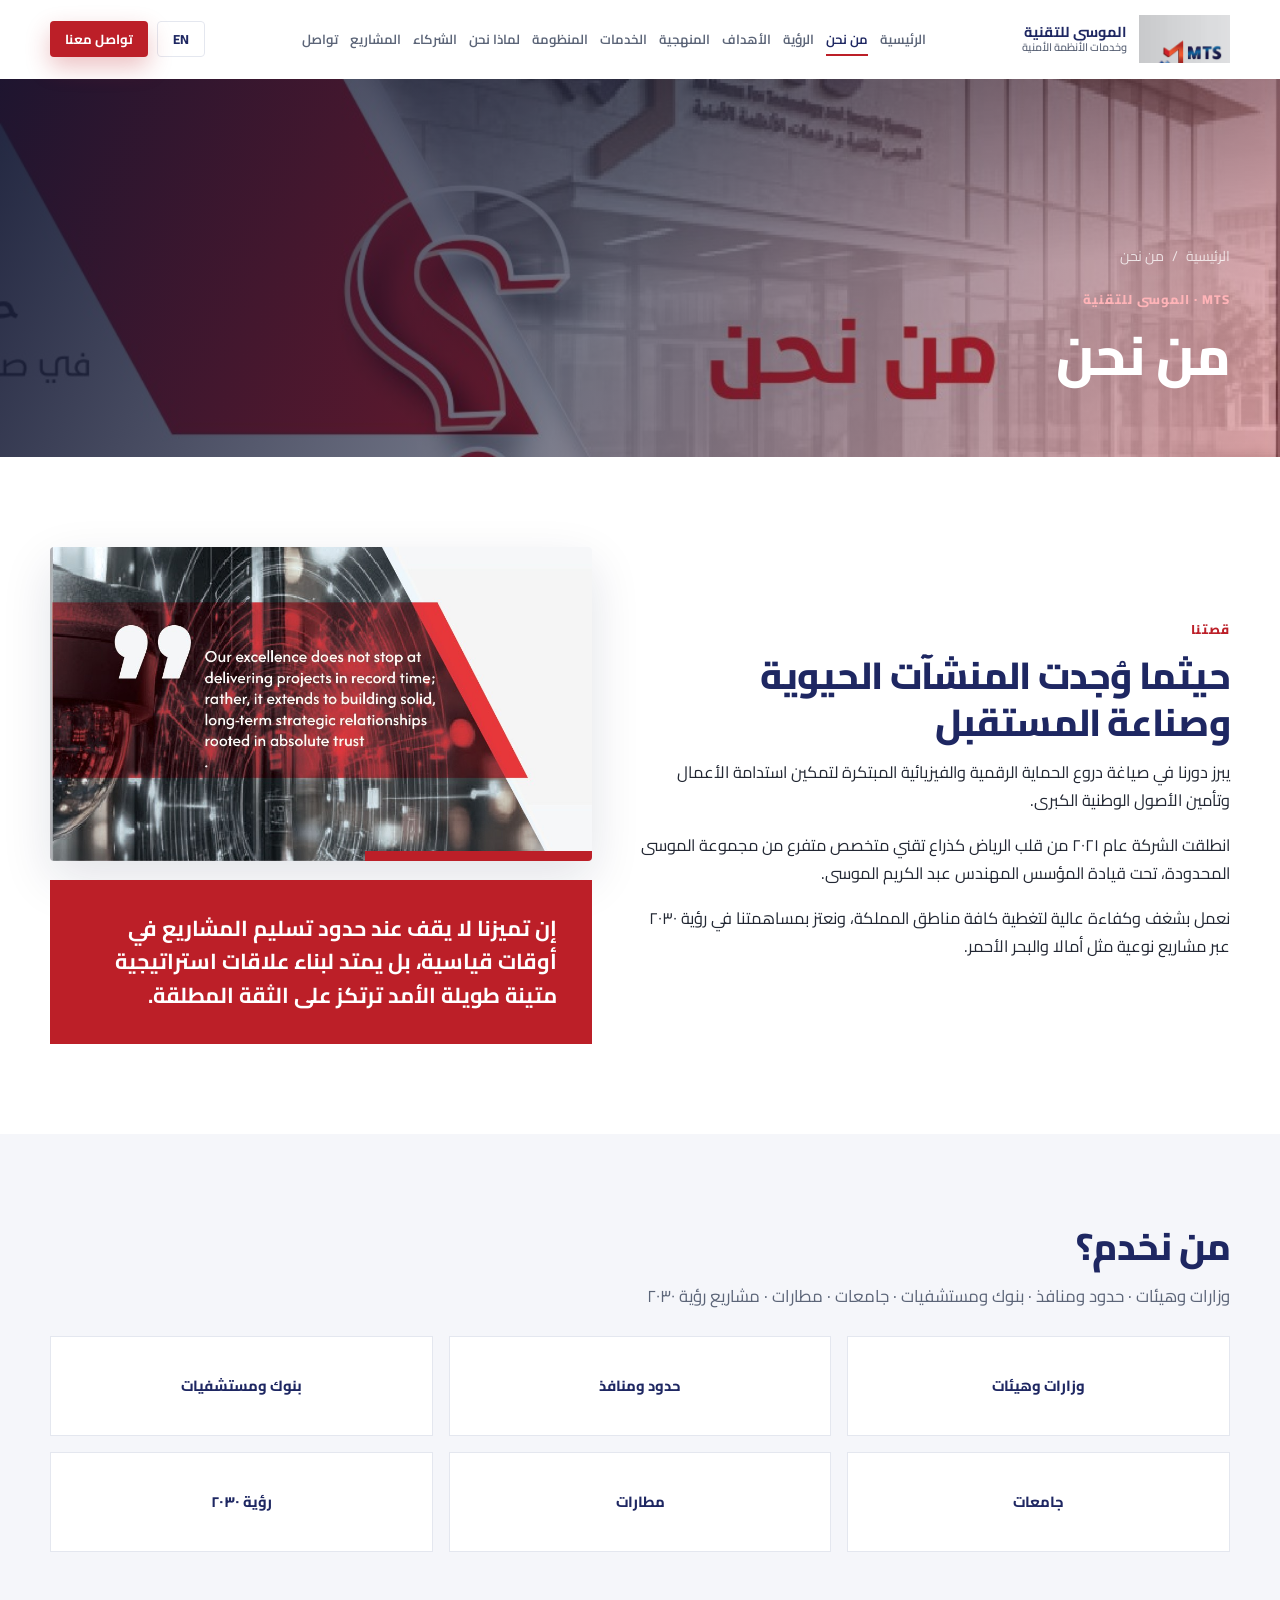
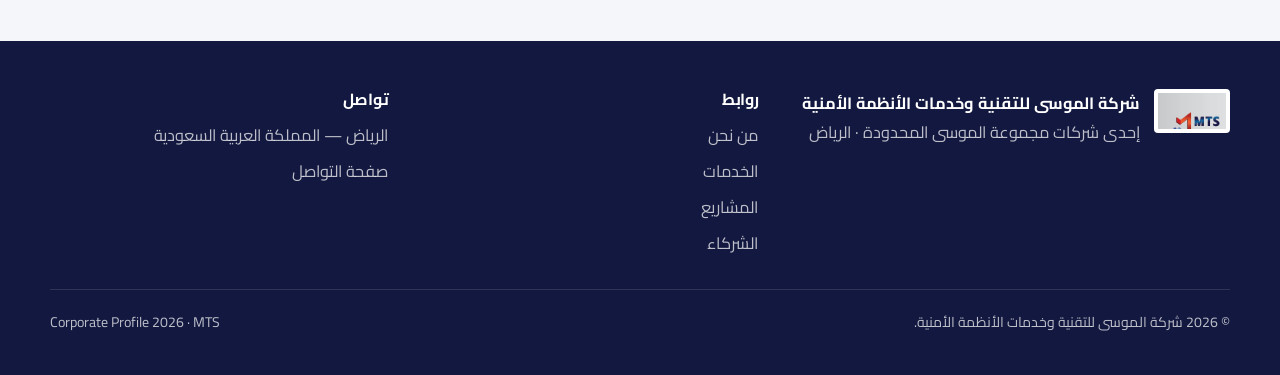
==== about.html @ 708430af "Rebuild Al-Mousa site as multi-page branded corporate website Convert the single-page draft into a f" ====
<!DOCTYPE html>
<html lang="ar" dir="rtl">
<head>
  <meta charset="UTF-8">
  <meta name="viewport" content="width=device-width, initial-scale=1.0">
  <meta name="theme-color" content="#1E2762">
  <meta name="description" content="تعرف على شركة الموسى للتقنية — ذراع تقني متخصص لمجموعة الموسى من الرياض.">
  <meta name="title-ar" content="من نحن | الموسى للتقنية">
  <meta name="title-en" content="About Us | Al-Mousa MTS">
  <meta name="keywords" content="الموسى للتقنية, MTS, أنظمة أمنية, الرياض, Al-Mousa Technology, security systems Saudi Arabia">
  <link rel="canonical" href="https://al-mousa.sa/about.html">
  <meta property="og:title" content="من نحن | الموسى للتقنية">
  <meta property="og:description" content="تعرف على شركة الموسى للتقنية — ذراع تقني متخصص لمجموعة الموسى من الرياض.">
  <meta property="og:type" content="website">
  <title>من نحن | الموسى للتقنية</title>
  <link rel="icon" type="image/png" href="assets/brand/favicon.png">
  <link rel="preconnect" href="https://fonts.googleapis.com">
  <link rel="preconnect" href="https://fonts.gstatic.com" crossorigin>
  <link href="https://fonts.googleapis.com/css2?family=Cairo:wght@400;600;700;800&family=Montserrat:wght@400;600;700;800&display=swap" rel="stylesheet">
  <link rel="stylesheet" href="css/main.css">
  <script type="application/ld+json">
  {"@context":"https://schema.org","@type":"Organization","name":"Al-Mousa for Technology and Security Systems Services Co.","alternateName":"شركة الموسى للتقنية وخدمات الأنظمة الأمنية","url":"https://al-mousa.sa/","logo":"assets/brand/logo-mts.png","foundingDate":"2021","address":{"@type":"PostalAddress","addressLocality":"Riyadh","addressCountry":"SA"},"parentOrganization":{"@type":"Organization","name":"Al-Mousa Group Co. Ltd."}}
  </script>
</head>
<body>
  <a class="skip-link" href="#main"><span class="lang-ar">تخطي إلى المحتوى</span><span class="lang-en">Skip to content</span></a>
  <div class="progress" id="scroll-progress" aria-hidden="true"></div>
  <header class="site-header">
    <div class="nav-shell">
      <a class="brand" href="index.html">
        <img src="assets/brand/logo-mts.png" alt="MTS" width="120" height="48" decoding="async">
        <span class="brand__text">
          <strong class="lang-ar">الموسى للتقنية</strong>
          <strong class="lang-en">AL-MOUSA MTS</strong>
          <small class="lang-ar">وخدمات الأنظمة الأمنية</small>
          <small class="lang-en">Technology &amp; Security</small>
        </span>
      </a>
      <nav class="nav" id="primary-nav" aria-label="Primary">
          <a href="index.html"><span class="lang-ar">الرئيسية</span><span class="lang-en">Home</span></a>
          <a href="about.html" class="is-active"><span class="lang-ar">من نحن</span><span class="lang-en">About</span></a>
          <a href="vision.html"><span class="lang-ar">الرؤية</span><span class="lang-en">Vision</span></a>
          <a href="goals.html"><span class="lang-ar">الأهداف</span><span class="lang-en">Goals</span></a>
          <a href="methodology.html"><span class="lang-ar">المنهجية</span><span class="lang-en">Method</span></a>
          <a href="services.html"><span class="lang-ar">الخدمات</span><span class="lang-en">Services</span></a>
          <a href="ecosystem.html"><span class="lang-ar">المنظومة</span><span class="lang-en">Ecosystem</span></a>
          <a href="why-us.html"><span class="lang-ar">لماذا نحن</span><span class="lang-en">Why Us</span></a>
          <a href="partners.html"><span class="lang-ar">الشركاء</span><span class="lang-en">Partners</span></a>
          <a href="projects.html"><span class="lang-ar">المشاريع</span><span class="lang-en">Projects</span></a>
          <a href="contact.html"><span class="lang-ar">تواصل</span><span class="lang-en">Contact</span></a>
      </nav>
      <div class="header-actions">
        <button type="button" class="lang-toggle" id="lang-toggle" aria-label="Language">
          <span class="lang-ar">EN</span><span class="lang-en">عربي</span>
        </button>
        <a class="btn btn--sm btn--red" href="contact.html">
          <span class="lang-ar">تواصل معنا</span><span class="lang-en">Contact Us</span>
        </a>
        <button type="button" class="menu-toggle" id="menu-toggle" aria-expanded="false" aria-controls="primary-nav">
          <span></span><span></span><span></span>
        </button>
      </div>
    </div>
  </header>
  <main id="main">
    <section class="page-hero" style="background-image:url('assets/images/about-header.jpg')">
      <div class="container">
        <nav class="breadcrumb" aria-label="Breadcrumb">
          <a href="index.html"><span class="lang-ar">الرئيسية</span><span class="lang-en">Home</span></a>
          <span>/</span>
          <span class="lang-ar">من نحن</span><span class="lang-en">About</span>
        </nav>
        <p class="eyebrow"><span class="lang-ar">MTS · الموسى للتقنية</span><span class="lang-en">MTS · Al-Mousa Technology</span></p>
        <h1><span class="lang-ar">من نحن</span><span class="lang-en">About Us</span></h1>
      </div>
    </section>

    <section class="section"><div class="container split">
      <div class="prose reveal">
        <p class="eyebrow"><span class="lang-ar">قصتنا</span><span class="lang-en">Our Story</span></p>
        <h2><span class="lang-ar">حيثما وُجدت المنشآت الحيوية وصناعة المستقبل</span><span class="lang-en">Wherever vital facilities and future industries exist</span></h2>
        <p class="lang-ar">يبرز دورنا في صياغة دروع الحماية الرقمية والفيزيائية المبتكرة لتمكين استدامة الأعمال وتأمين الأصول الوطنية الكبرى.</p>
        <p class="lang-en">Our role emerges in forging innovative digital and physical protection shields to enable business sustainability and secure major national assets.</p>
        <p class="lang-ar">انطلقت الشركة عام ٢٠٢١ من قلب الرياض كذراع تقني متخصص متفرع من مجموعة الموسى المحدودة، تحت قيادة المؤسس المهندس عبد الكريم الموسى.</p>
        <p class="lang-en">Launched in 2021 from Riyadh as a specialized technical arm of Al-Mousa Group Co. Ltd., under Eng. Abdulkarim Al-Mousa.</p>
        <p class="lang-ar">نعمل بشغف وكفاءة عالية لتغطية كافة مناطق المملكة، ونعتز بمساهمتنا في رؤية ٢٠٣٠ عبر مشاريع نوعية مثل أمالا والبحر الأحمر.</p>
        <p class="lang-en">We operate nationwide with passion, proudly contributing to Vision 2030 through AMAALA and Red Sea projects.</p>
      </div>
      <div class="reveal delay-1">
        <div class="media-frame" style="margin-bottom:1.2rem"><img src="assets/images/security-shield.jpg" alt="" loading="lazy" width="800" height="500"></div>
        <div class="quote-band" style="clip-path:none"><p class="lang-ar">إن تميزنا لا يقف عند حدود تسليم المشاريع في أوقات قياسية، بل يمتد لبناء علاقات استراتيجية متينة طويلة الأمد ترتكز على الثقة المطلقة.</p><p class="lang-en">Our excellence extends beyond record-time delivery to building solid long-term strategic relationships rooted in absolute trust.</p></div>
      </div>
    </div></section>
    <section class="section section--soft"><div class="container reveal">
      <h2><span class="lang-ar">من نخدم؟</span><span class="lang-en">Who we serve</span></h2>
      <p class="section-lead lang-ar">وزارات وهيئات · حدود ومنافذ · بنوك ومستشفيات · جامعات · مطارات · مشاريع رؤية ٢٠٣٠</p>
      <p class="section-lead lang-en">Ministries · Borders &amp; ports · Banks &amp; hospitals · Universities · Airports · Vision 2030 projects</p>
      <div class="logo-wall" style="margin-top:1.5rem">
        <figure class="lang-ar">وزارات وهيئات</figure><figure class="lang-en">Ministries</figure>
        <figure class="lang-ar">حدود ومنافذ</figure><figure class="lang-en">Borders &amp; Ports</figure>
        <figure class="lang-ar">بنوك ومستشفيات</figure><figure class="lang-en">Banks &amp; Hospitals</figure>
        <figure class="lang-ar">جامعات</figure><figure class="lang-en">Universities</figure>
        <figure class="lang-ar">مطارات</figure><figure class="lang-en">Airports</figure>
        <figure class="lang-ar">رؤية ٢٠٣٠</figure><figure class="lang-en">Vision 2030</figure>
      </div>
    </div></section>

  </main>
  <footer class="site-footer">
    <div class="container footer-grid">
      <div class="footer-brand">
        <img src="assets/brand/logo-mts.png" alt="" width="88" height="40" loading="lazy">
        <div>
          <strong class="lang-ar">شركة الموسى للتقنية وخدمات الأنظمة الأمنية</strong>
          <strong class="lang-en">Al-Mousa for Technology and Security Systems Services Co.</strong>
          <p class="lang-ar">إحدى شركات مجموعة الموسى المحدودة · الرياض</p>
          <p class="lang-en">A Subsidiary of Al-Mousa Group Co. Ltd. · Riyadh</p>
        </div>
      </div>
      <div>
        <h3><span class="lang-ar">روابط</span><span class="lang-en">Links</span></h3>
        <div class="footer-links">
          <a href="about.html"><span class="lang-ar">من نحن</span><span class="lang-en">About</span></a>
          <a href="services.html"><span class="lang-ar">الخدمات</span><span class="lang-en">Services</span></a>
          <a href="projects.html"><span class="lang-ar">المشاريع</span><span class="lang-en">Projects</span></a>
          <a href="partners.html"><span class="lang-ar">الشركاء</span><span class="lang-en">Partners</span></a>
        </div>
      </div>
      <div>
        <h3><span class="lang-ar">تواصل</span><span class="lang-en">Contact</span></h3>
        <div class="footer-links">
          <span class="lang-ar">الرياض — المملكة العربية السعودية</span>
          <span class="lang-en">Riyadh — Kingdom of Saudi Arabia</span>
          <a href="contact.html"><span class="lang-ar">صفحة التواصل</span><span class="lang-en">Contact page</span></a>
        </div>
      </div>
    </div>
    <div class="container footer-bottom">
      <p class="lang-ar">© 2026 شركة الموسى للتقنية وخدمات الأنظمة الأمنية.</p>
      <p class="lang-en">© 2026 Al-Mousa for Technology and Security Systems Services Co.</p>
      <p>Corporate Profile 2026 · MTS</p>
    </div>
  </footer>
  <button type="button" class="to-top" id="to-top" aria-label="Top">
    <svg viewBox="0 0 24 24" fill="none"><path d="M12 19V5M5 12l7-7 7 7" stroke="currentColor" stroke-width="2" stroke-linecap="round" stroke-linejoin="round"/></svg>
  </button>
  <script src="js/main.js" defer></script>
</body>
</html>
---- css/main.css ----
/* MTS Al-Mousa — Corporate brand (Navy #1E2762 · Red #BC1F28 · diagonals) */
:root{
  --red:#bc1f28;--red-dark:#9a1820;--navy:#1e2762;--navy-deep:#12183f;
  --ink:#222733;--muted:#5c6578;--line:#e4e7ef;--bg:#fff;--bg-soft:#f5f6fa;
  --shadow:0 18px 50px rgba(20,26,66,.12);--radius:4px;--container:1180px;
  --header-h:78px;--ease:cubic-bezier(.22,1,.36,1);--bg-soft:#f5f6fa;
  --font-ar:"Cairo",Tahoma,sans-serif;--font-en:"Montserrat","Avenir Next",sans-serif;
}
*,*::before,*::after{box-sizing:border-box}
html{scroll-behavior:smooth;scroll-padding-top:calc(var(--header-h) + 10px)}
body{margin:0;color:var(--ink);background:var(--bg);font-family:var(--font-ar);font-size:1.02rem;line-height:1.75;overflow-x:hidden}
html[lang=en] body{font-family:var(--font-en);line-height:1.65}
img{max-width:100%;display:block}a{color:inherit;text-decoration:none}
button{font:inherit;cursor:pointer;border:0;background:none}ul{margin:0;padding:0;list-style:none}
h1,h2,h3,h4{margin:0 0 .75rem;line-height:1.25;color:var(--navy);letter-spacing:-.02em}
h1{font-size:clamp(2rem,5vw,3.35rem);font-weight:800}
h2{font-size:clamp(1.6rem,3.2vw,2.35rem);font-weight:800}
h3{font-size:clamp(1.05rem,2vw,1.3rem);font-weight:700}p{margin:0 0 1rem}
.container{width:min(100% - 2.4rem,var(--container));margin-inline:auto}
.sr-only,.skip-link{position:absolute}.skip-link{inset-inline-start:1rem;top:-100px;z-index:999;background:var(--red);color:#fff;padding:.6rem 1rem}
.skip-link:focus{top:1rem}
.lang-en{display:none!important}
html[lang=en] .lang-ar{display:none!important}
html[lang=en] .lang-en{display:revert!important}

.progress{position:fixed;inset-block-start:0;inset-inline-start:0;height:3px;width:0;z-index:300;background:linear-gradient(90deg,var(--red),var(--navy))}
.site-header{position:sticky;top:0;z-index:200;background:rgba(255,255,255,.93);backdrop-filter:blur(14px);border-bottom:1px solid transparent;transition:.3s}
.site-header.is-scrolled{border-bottom-color:var(--line);box-shadow:0 8px 28px rgba(20,26,66,.08)}
.nav-shell{width:min(100% - 1.5rem,var(--container));margin-inline:auto;min-height:var(--header-h);display:flex;align-items:center;justify-content:space-between;gap:1rem}
.brand{display:flex;align-items:center;gap:.75rem;flex-shrink:0}
.brand img{height:48px;width:auto}
.brand__text{display:flex;flex-direction:column;line-height:1.15}
.brand__text strong{font-size:.9rem;color:var(--navy)}.brand__text small{font-size:.68rem;color:var(--muted);font-weight:600}
.nav{display:flex;align-items:center;gap:.15rem .75rem;flex-wrap:wrap}
.nav a{font-size:.82rem;font-weight:650;color:var(--muted);padding:.35rem 0;position:relative}
.nav a::after{content:"";position:absolute;inset-inline:0;bottom:0;height:2px;background:var(--red);transform:scaleX(0);transition:transform .25s var(--ease)}
.nav a:hover,.nav a.is-active{color:var(--navy)}.nav a:hover::after,.nav a.is-active::after{transform:scaleX(1)}
.header-actions{display:flex;align-items:center;gap:.55rem}
.lang-toggle{min-width:3rem;height:2.3rem;border:1px solid var(--line);border-radius:var(--radius);font-weight:750;font-size:.82rem;color:var(--navy)}
.lang-toggle:hover{border-color:var(--red);color:var(--red)}
.menu-toggle{display:none;width:2.5rem;height:2.5rem;place-items:center;flex-direction:column;gap:5px}
.menu-toggle span{display:block;width:1.2rem;height:2px;background:var(--navy)}

.btn{display:inline-flex;align-items:center;justify-content:center;gap:.4rem;min-height:3rem;padding:.7rem 1.35rem;border-radius:var(--radius);font-weight:700;font-size:.92rem;transition:transform .25s var(--ease),background .25s,color .25s,box-shadow .25s}
.btn:hover{transform:translateY(-2px)}.btn--sm{min-height:2.3rem;padding:.4rem .95rem;font-size:.82rem}
.btn--red{background:var(--red);color:#fff;box-shadow:0 10px 24px rgba(188,31,40,.28)}.btn--red:hover{background:var(--red-dark)}
.btn--navy{background:var(--navy);color:#fff}
.btn--ghost{border:1px solid rgba(255,255,255,.45);color:#fff;background:rgba(255,255,255,.08)}.btn--ghost:hover{background:rgba(255,255,255,.16)}
.btn--outline{border:1px solid var(--navy);color:var(--navy)}.btn--outline:hover{background:var(--navy);color:#fff}

.page-hero{position:relative;min-height:42vh;display:grid;align-items:end;padding:7rem 0 3.5rem;color:#fff;overflow:hidden;background:var(--navy-deep) center/cover no-repeat}
.page-hero::before{content:"";position:absolute;inset:0;background:linear-gradient(115deg,rgba(15,20,48,.92),rgba(15,20,48,.55) 48%,rgba(188,31,40,.35))}
.page-hero .container{position:relative;z-index:1}.page-hero h1{color:#fff;max-width:18ch}
.breadcrumb{display:flex;gap:.5rem;flex-wrap:wrap;color:rgba(255,255,255,.75);font-size:.88rem;margin-bottom:1rem}
.eyebrow{display:inline-block;margin:0 0 .7rem;color:var(--red);font-size:.8rem;font-weight:800;letter-spacing:.08em;text-transform:uppercase}
.page-hero .eyebrow{color:#ffb4b8}

.home-hero{position:relative;min-height:min(100svh,920px);display:grid;align-items:center;color:#fff;overflow:hidden;background:#0f1430}
.home-hero__media{position:absolute;inset:0;background:center/cover no-repeat;animation:ken 18s ease-in-out infinite alternate}
.home-hero__media::after{content:"";position:absolute;inset:0;background:linear-gradient(105deg,rgba(15,20,48,.94) 0%,rgba(15,20,48,.7) 42%,rgba(188,31,40,.28))}
.home-hero__stripes{position:absolute;inset-inline-end:0;top:0;width:min(46vw,560px);height:100%;background:linear-gradient(155deg,var(--red) 0 14%,transparent 14.1%),linear-gradient(155deg,transparent 18%,var(--navy) 18.1% 32%,transparent 32.1%);opacity:.9;pointer-events:none;z-index:1}
.home-hero__content{position:relative;z-index:2;width:min(100% - 2.4rem,var(--container));margin-inline:auto;max-width:760px;padding:7rem 0 5rem}
.home-hero__meta{display:inline-block;margin-bottom:1.2rem;padding:.35rem .8rem;border-inline-start:3px solid var(--red);background:rgba(255,255,255,.06);color:#ffc9cc;font-size:.88rem;font-weight:600}
.home-hero h1{color:#fff;margin-bottom:1.1rem}
.home-hero__tag{color:rgba(255,255,255,.86);font-size:clamp(1rem,1.7vw,1.2rem);max-width:40rem;margin-bottom:2rem}
.hero-cta{display:flex;flex-wrap:wrap;gap:.85rem}
.hero-stats{display:grid;grid-template-columns:repeat(4,1fr);gap:1rem;margin-top:3.5rem;padding-top:1.75rem;border-top:1px solid rgba(255,255,255,.15)}
.hero-stats strong{display:block;font-size:clamp(1.4rem,3vw,2rem);color:#fff}
.hero-stats span{color:rgba(255,255,255,.7);font-size:.85rem}
@keyframes ken{from{transform:scale(1.02)}to{transform:scale(1.1) translateY(-1.5%)}}

.section{padding:clamp(3.8rem,7vw,6rem) 0}
.section--soft{background:var(--bg-soft)}
.section--navy{background:radial-gradient(700px 320px at 10% 0%,rgba(188,31,40,.22),transparent 55%),linear-gradient(160deg,#141a42,#1e2762 55%,#10163a);color:rgba(255,255,255,.88)}
.section--navy h2,.section--navy h3{color:#fff}.section--navy .eyebrow{color:#ffb4b8}
.section--red{background:linear-gradient(135deg,rgba(15,20,48,.45),rgba(15,20,48,.62)),center/cover no-repeat;color:#fff}
.section--red h2,.section--red h3,.section--red .eyebrow{color:#fff}
.section-head{margin-bottom:2.4rem;max-width:44rem}.section-head.center{margin-inline:auto;text-align:center}
.section-lead{color:var(--muted);font-size:1.05rem}
.section--navy .section-lead,.section--red .section-lead{color:rgba(255,255,255,.78)}

.split{display:grid;grid-template-columns:1.05fr .95fr;gap:2.4rem;align-items:center}
.split--rev>:first-child{order:2}
.media-frame{position:relative;overflow:hidden;border-radius:var(--radius);box-shadow:var(--shadow);min-height:300px}
.media-frame img{width:100%;height:100%;object-fit:cover;min-height:300px}
.media-frame::after{content:"";position:absolute;inset-inline-start:0;bottom:0;width:42%;height:10px;background:var(--red)}
.media-frame.angled{clip-path:polygon(0 0,100% 0,100% 86%,88% 100%,0 100%)}

.feature-grid{display:grid;grid-template-columns:repeat(4,1fr);gap:1rem}
.feature{background:#fff;border:1px solid var(--line);border-top:3px solid var(--red);padding:1.4rem 1.2rem;transition:transform .3s var(--ease),box-shadow .3s}
.feature:hover{transform:translateY(-4px);box-shadow:var(--shadow)}
.feature__icon{width:2.8rem;height:2.8rem;margin-bottom:1rem;color:var(--red)}.feature__icon svg{width:100%;height:100%}
.feature p{margin:0;color:var(--muted);font-size:.95rem}

.card-grid{display:grid;grid-template-columns:repeat(3,1fr);gap:1.15rem}
.card{background:#fff;border:1px solid var(--line);overflow:hidden;transition:transform .3s var(--ease),box-shadow .3s}
.card:hover{transform:translateY(-4px);box-shadow:var(--shadow)}
.card__img{aspect-ratio:16/10;overflow:hidden}.card__img img{width:100%;height:100%;object-fit:cover;transition:transform .6s var(--ease)}
.card:hover .card__img img{transform:scale(1.06)}
.card__body{padding:1.25rem 1.2rem 1.4rem}.card__body p{margin:0;color:var(--muted);font-size:.95rem}
.card__link{display:inline-flex;margin-top:1rem;color:var(--red);font-weight:750;font-size:.9rem}

.pillars{display:grid;grid-template-columns:repeat(4,1fr);gap:1rem}
.pillar{padding:1.4rem 1.15rem;color:#fff}.pillar:nth-child(odd){background:#2b3148}.pillar:nth-child(even){background:var(--red)}.pillar h3{color:#fff}.pillar p{margin:0;color:rgba(255,255,255,.88);font-size:.92rem}

.quote-band{position:relative;padding:2rem 2.2rem;background:var(--red);color:#fff;clip-path:polygon(0 0,100% 0,96% 100%,0 100%)}
.quote-band p{margin:0;font-size:clamp(1.1rem,2vw,1.35rem);font-weight:700;line-height:1.55}

.logo-wall{display:grid;grid-template-columns:repeat(3,1fr);gap:1rem}
.logo-wall figure{background:#fff;border:1px solid var(--line);min-height:100px;display:grid;place-items:center;padding:1rem;text-align:center;font-weight:750;color:var(--navy);font-size:.92rem;margin:0}

.project-rail{display:grid;grid-template-columns:repeat(3,1fr);gap:1.15rem}
.project-tile{position:relative;min-height:280px;overflow:hidden;color:#fff;display:grid;align-items:end}
.project-tile img{position:absolute;inset:0;width:100%;height:100%;object-fit:cover}
.project-tile::before{content:"";position:absolute;inset:0;z-index:1;background:linear-gradient(180deg,transparent 20%,rgba(15,20,48,.88))}
.project-tile__body{position:relative;z-index:2;padding:1.4rem}.project-tile h3{color:#fff}.project-tile p{margin:0;color:rgba(255,255,255,.8);font-size:.92rem}

.cta-banner{display:grid;grid-template-columns:1.3fr auto;gap:1.5rem;align-items:center;padding:2rem;background:linear-gradient(120deg,var(--navy),#2a3480 60%,var(--red));color:#fff;border-radius:var(--radius)}
.cta-banner h2{color:#fff;margin:0 0 .4rem}.cta-banner p{margin:0;color:rgba(255,255,255,.85)}

.prose{max-width:68ch}
.checklist{display:grid;gap:.75rem;margin-top:1.25rem}
.checklist li{position:relative;padding-inline-start:1.4rem;color:var(--muted)}
.checklist li::before{content:"";position:absolute;inset-inline-start:0;top:.55rem;width:.55rem;height:.55rem;background:var(--red);transform:rotate(45deg)}

.table-like{display:grid;gap:1rem}
.table-row{display:grid;grid-template-columns:.9fr 1.3fr;gap:1rem;align-items:start;padding:1.2rem;background:var(--bg-soft);border-inline-start:4px solid var(--navy)}
.table-row h3{color:var(--red);margin:0}.table-row p{margin:0;color:var(--muted)}

.contact-grid{display:grid;grid-template-columns:1.1fr .9fr;gap:2rem}
.contact-card{padding:1.5rem;background:#fff;border:1px solid var(--line);box-shadow:var(--shadow)}
.contact-card dt{color:var(--red);font-size:.78rem;font-weight:800;letter-spacing:.06em;text-transform:uppercase;margin-bottom:.25rem}
.contact-card dd{margin:0 0 1rem;font-weight:650;color:var(--navy)}.contact-card dd:last-child{margin-bottom:0}

.site-footer{background:var(--navy-deep);color:rgba(255,255,255,.72);padding:3rem 0 1.5rem}
.footer-grid{display:grid;grid-template-columns:1.3fr 1fr 1fr;gap:2rem;margin-bottom:2rem}
.site-footer h3{color:#fff;font-size:1rem}.site-footer a:hover{color:#fff}
.footer-brand{display:flex;gap:.85rem;align-items:flex-start}
.footer-brand img{height:44px;width:auto;background:#fff;border-radius:4px;padding:.25rem}
.footer-brand strong{display:block;color:#fff}.footer-links{display:grid;gap:.45rem}
.footer-bottom{display:flex;flex-wrap:wrap;justify-content:space-between;gap:1rem;padding-top:1.25rem;border-top:1px solid rgba(255,255,255,.12);font-size:.88rem}

.to-top{position:fixed;inset-inline-end:1.2rem;bottom:1.2rem;width:2.7rem;height:2.7rem;display:grid;place-items:center;border-radius:50%;background:var(--red);color:#fff;box-shadow:0 12px 28px rgba(188,31,40,.35);opacity:0;visibility:hidden;transform:translateY(10px);transition:.3s;z-index:90}
.to-top.is-visible{opacity:1;visibility:visible;transform:none}.to-top svg{width:1.1rem;height:1.1rem}

.reveal{opacity:0;transform:translateY(26px);transition:opacity .7s var(--ease),transform .7s var(--ease)}
.reveal.is-in{opacity:1;transform:none}.delay-1{transition-delay:.08s}.delay-2{transition-delay:.16s}.delay-3{transition-delay:.24s}

@media (prefers-reduced-motion:reduce){
  html{scroll-behavior:auto}
  .reveal,.home-hero__media{animation:none!important;transition:none!important;opacity:1!important;transform:none!important}
}
@media (max-width:1024px){
  .feature-grid,.pillars,.project-rail,.card-grid{grid-template-columns:1fr 1fr}
  .split,.split--rev>:first-child,.contact-grid,.cta-banner,.footer-grid,.table-row{grid-template-columns:1fr}
  .split--rev>:first-child{order:0}.hero-stats{grid-template-columns:1fr 1fr}
}
@media (max-width:860px){
  .menu-toggle{display:grid}
  .nav{position:fixed;inset:var(--header-h) 0 auto 0;display:grid;gap:0;padding:.75rem 1.2rem 1.2rem;background:rgba(255,255,255,.98);border-bottom:1px solid var(--line);transform:translateY(-120%);opacity:0;pointer-events:none;transition:.35s var(--ease)}
  .nav.is-open{transform:none;opacity:1;pointer-events:auto}
  .nav a{padding:.85rem 0;border-bottom:1px solid var(--line)}
  .feature-grid,.pillars,.card-grid,.project-rail,.logo-wall,.hero-stats{grid-template-columns:1fr}
  .home-hero__stripes{opacity:.45}.header-actions .btn--sm{display:none}
}
@media (max-width:560px){.brand__text small{display:none}.quote-band{clip-path:none}}

.split--rev>:first-child{order:2}
@media(max-width:1024px){.split--rev>:first-child{order:0}}
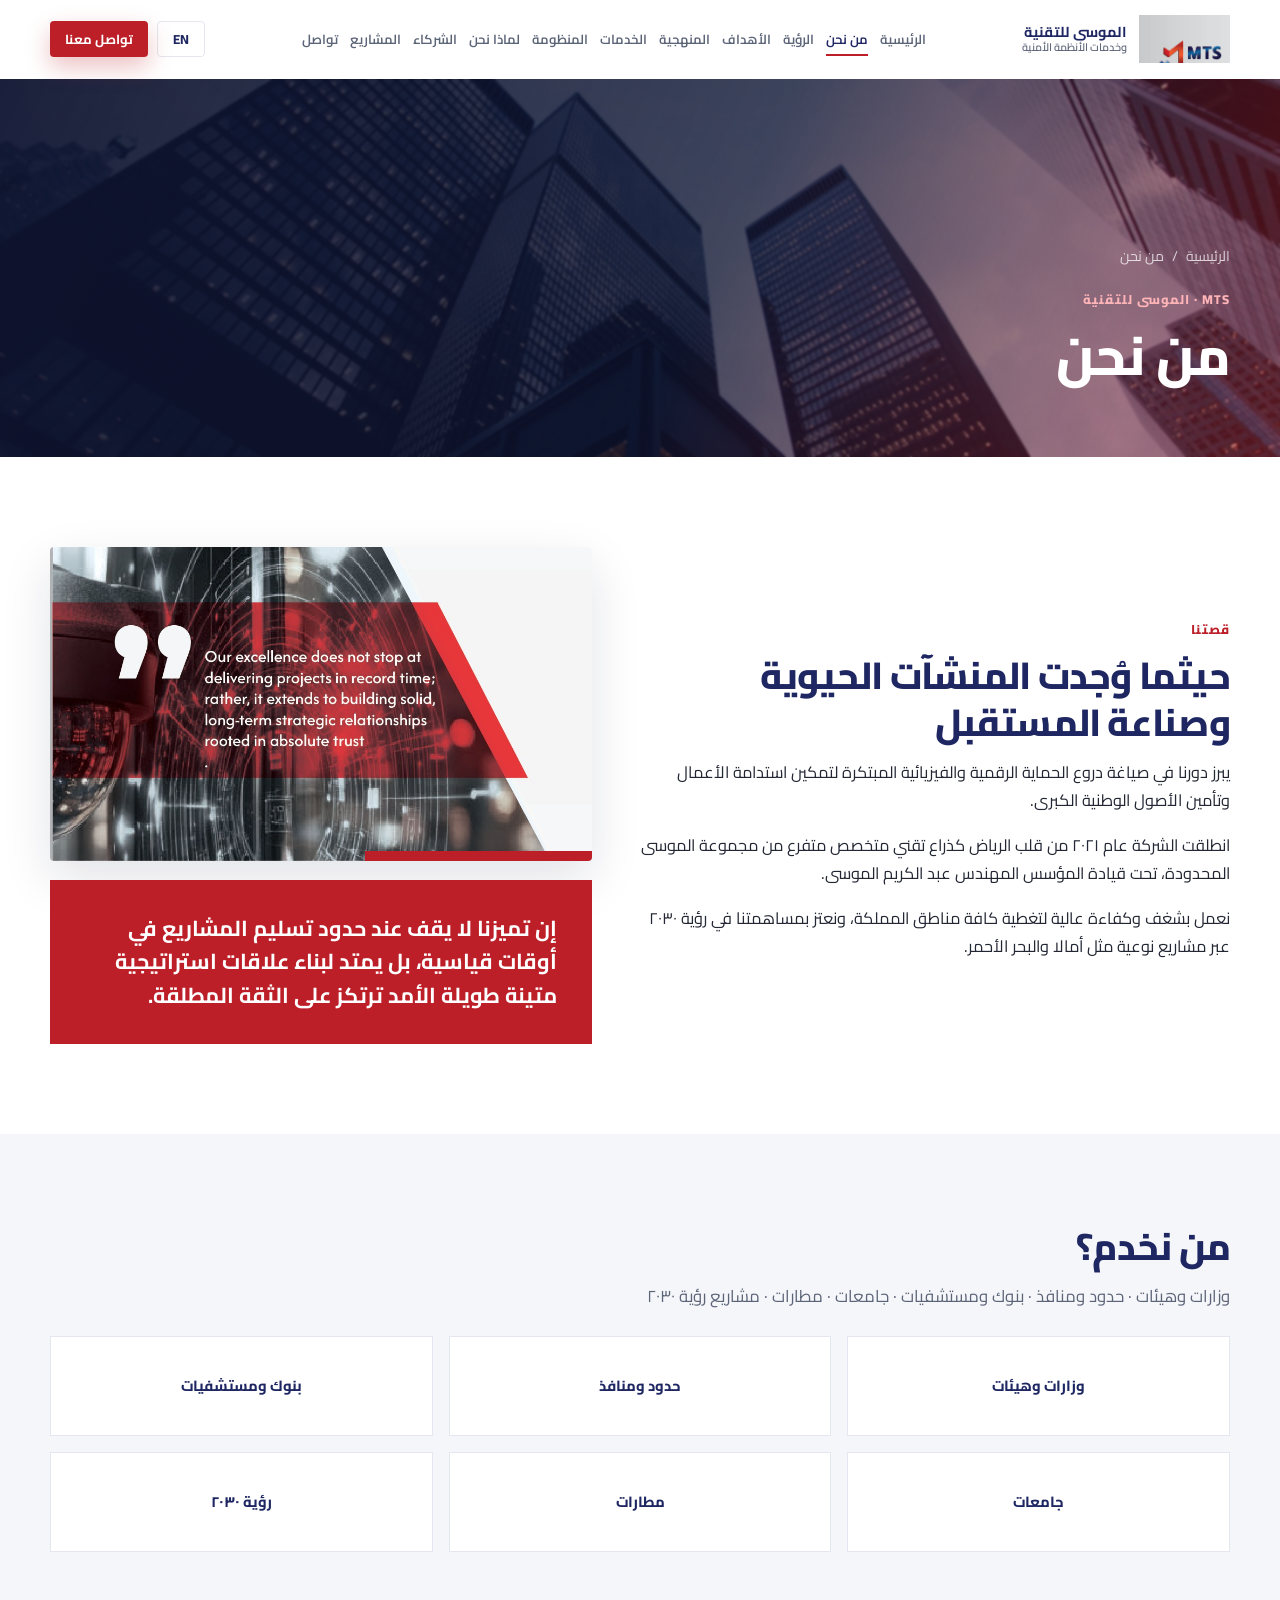
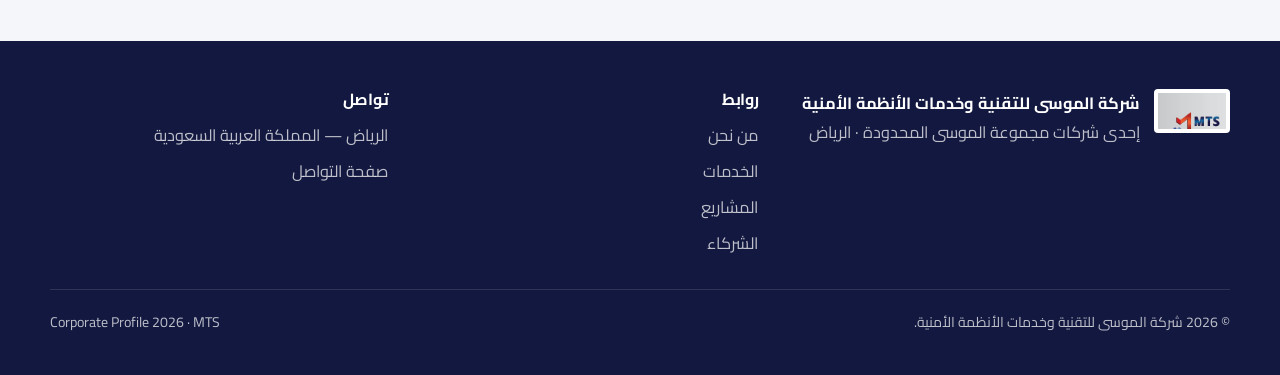
==== commit 8c819e4f: "Fix English pages showing Arabic text from profile image crops Replace page-hero backgrounds that co" ====
--- a/about.html
+++ b/about.html
@@ -63,7 +63,7 @@
     </div>
   </header>
   <main id="main">
-    <section class="page-hero" style="background-image:url('assets/images/about-header.jpg')">
+    <section class="page-hero" style="background-image:url('assets/images/stock/smart-building.jpg')">
       <div class="container">
         <nav class="breadcrumb" aria-label="Breadcrumb">
           <a href="index.html"><span class="lang-ar">الرئيسية</span><span class="lang-en">Home</span></a>
--- a/css/main.css
+++ b/css/main.css
@@ -49,7 +49,7 @@
 .btn--outline{border:1px solid var(--navy);color:var(--navy)}.btn--outline:hover{background:var(--navy);color:#fff}
 
 .page-hero{position:relative;min-height:42vh;display:grid;align-items:end;padding:7rem 0 3.5rem;color:#fff;overflow:hidden;background:var(--navy-deep) center/cover no-repeat}
-.page-hero::before{content:"";position:absolute;inset:0;background:linear-gradient(115deg,rgba(15,20,48,.92),rgba(15,20,48,.55) 48%,rgba(188,31,40,.35))}
+.page-hero::before{content:"";position:absolute;inset:0;background:linear-gradient(115deg,rgba(15,20,48,.94),rgba(15,20,48,.78) 55%,rgba(188,31,40,.45));backdrop-filter:blur(1px)}
 .page-hero .container{position:relative;z-index:1}.page-hero h1{color:#fff;max-width:18ch}
 .breadcrumb{display:flex;gap:.5rem;flex-wrap:wrap;color:rgba(255,255,255,.75);font-size:.88rem;margin-bottom:1rem}
 .eyebrow{display:inline-block;margin:0 0 .7rem;color:var(--red);font-size:.8rem;font-weight:800;letter-spacing:.08em;text-transform:uppercase}
